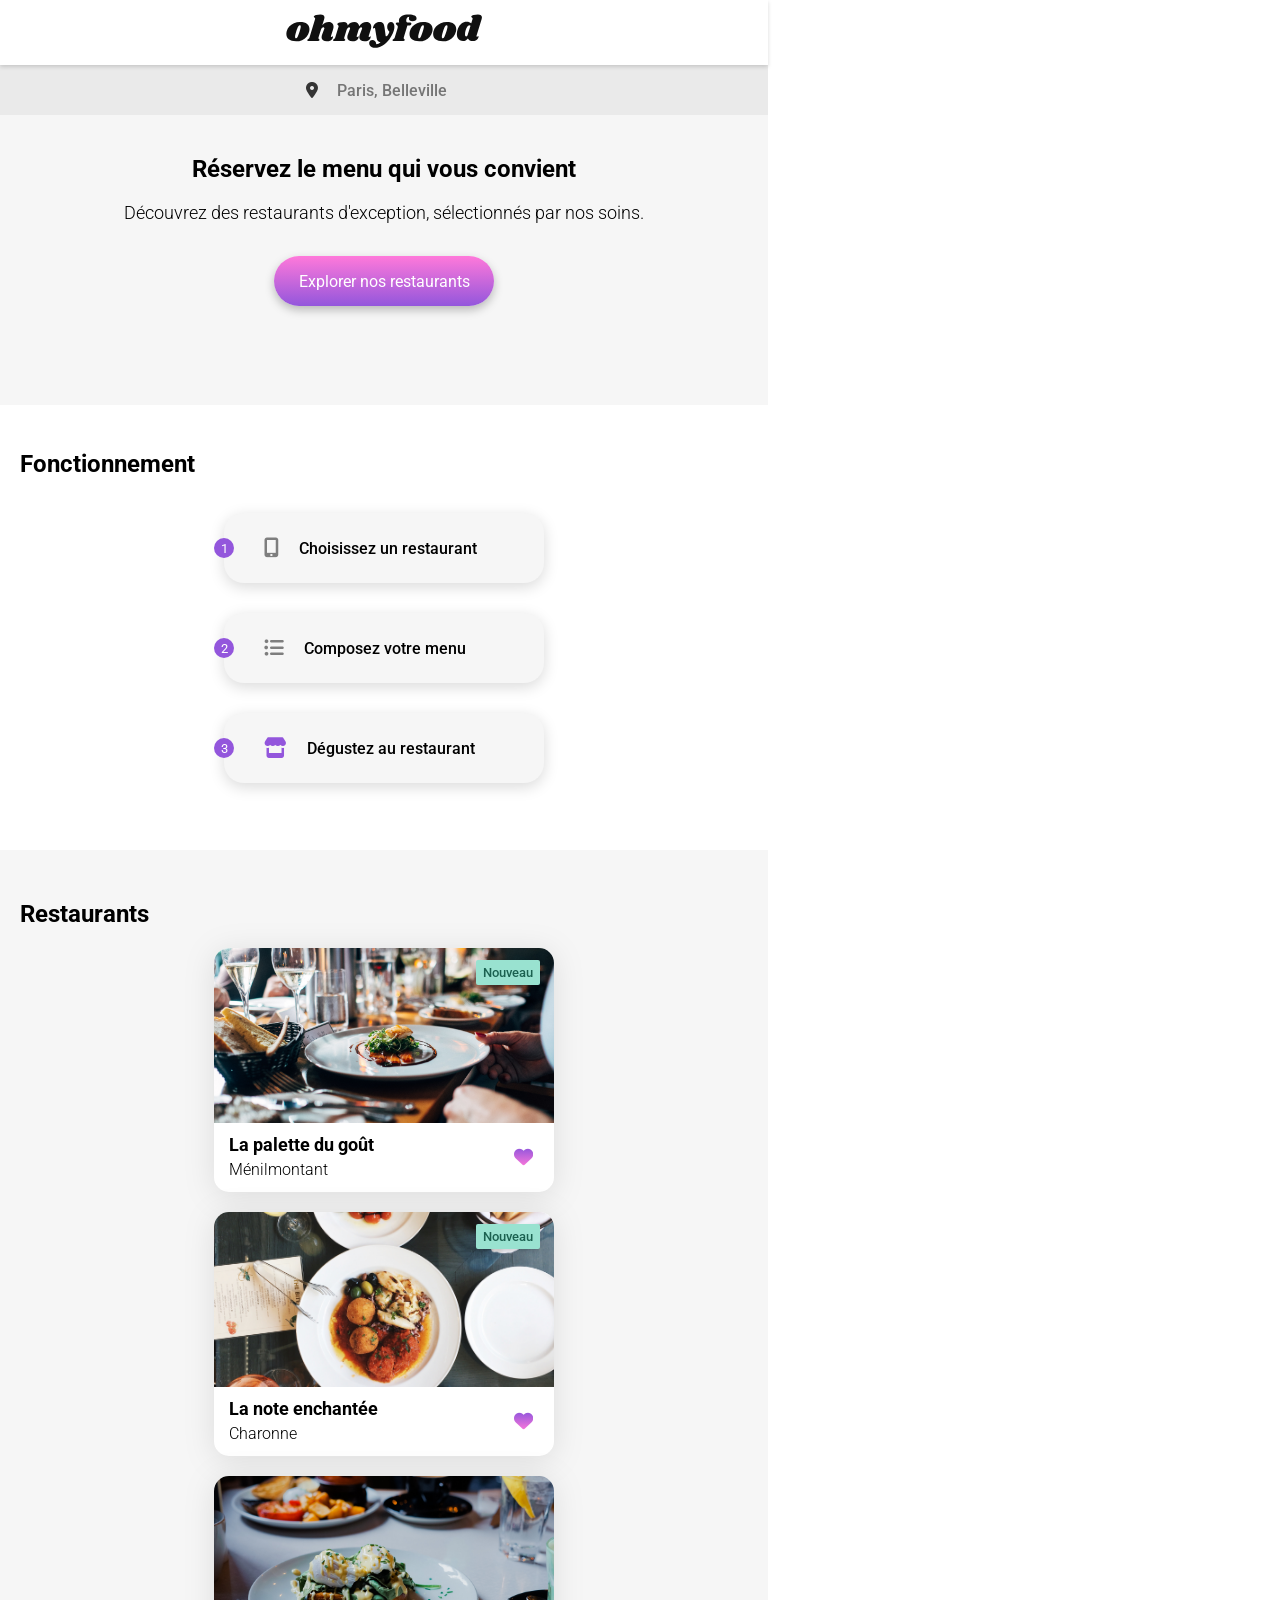
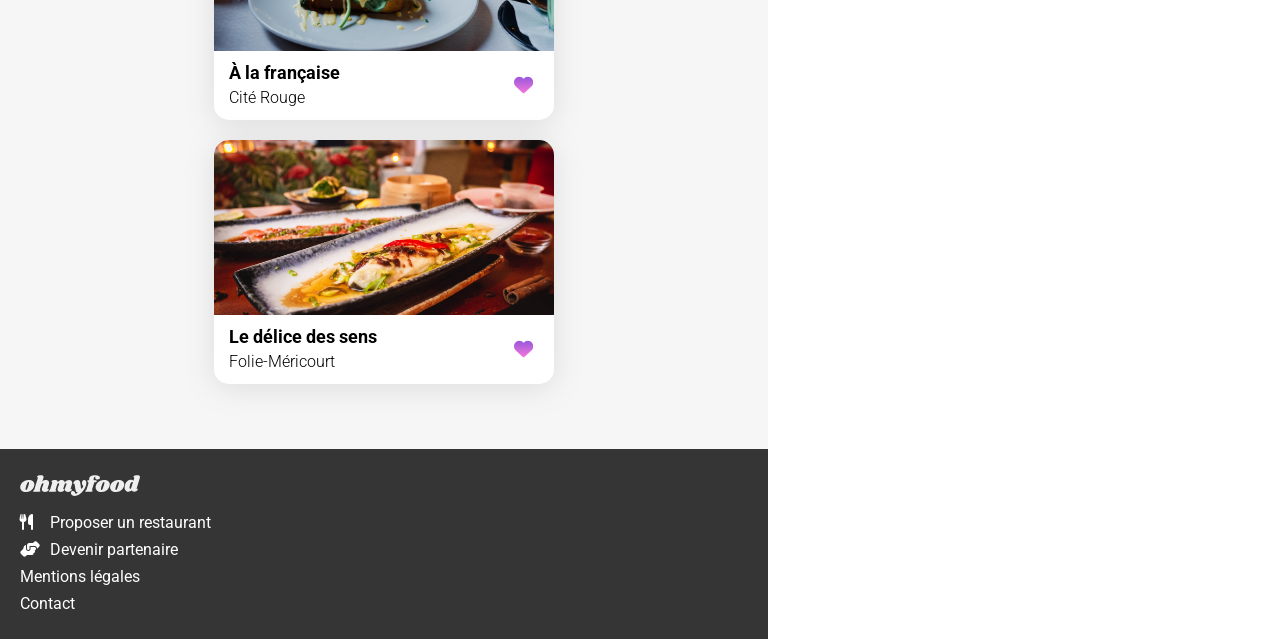
==== index.html @ 08c8e76c "restos pages done" ====
<!DOCTYPE html>
<html lang="fr">
<head>
    <meta charset="UTF-8">
    <meta name="viewport" content="width=device-width, initial-scale=1.0">
    <link rel="stylesheet" href="./assets/css/style.css">
    <link rel="preconnect" href="https://fonts.googleapis.com">
    <link rel="preconnect" href="https://fonts.gstatic.com" crossorigin>
    <link href="https://fonts.googleapis.com/css2?family=Roboto:wght@100;300;400;500;700;900&family=Shrikhand&display=swap" rel="stylesheet">
    <link rel="stylesheet" href="https://cdnjs.cloudflare.com/ajax/libs/font-awesome/6.2.1/css/all.min.css"
    integrity="sha512-MV7K8+y+gLIBoVD59lQIYicR65iaqukzvf/nwasF0nqhPay5w/9lJmVM2hMDcnK1OnMGCdVK+iQrJ7lzPJQd1w=="
    crossorigin="anonymous" referrerpolicy="no-referrer">

    <title>Ohmyfood</title>
</head>

<body>

    <header>
        <nav>
            <a href="index.html" class="logo"><img src="./assets/images/logo/ohmyfood@2x.svg" alt="logo ohmyfood"></img></a>
        </nav>
        
        <section class="search-bar">
            <form method="get" action="#" role="search" class="search-bar-content">
                    <i class="fa-solid fa-location-dot"></i>
                    <input type="search" id="text-area" class="search-text" name="q" aria-label="rechercher un restaurant par location" placeholder="Paris, Belleville">
            </form>
        </section>
    </header>




    <main>
        <section class="section-hero">
            <h1>Réservez le menu qui vous convient</h1>
            <p>Découvrez des restaurants d'exception, sélectionnés par nos soins.</p>
            <a href="#restaurants" class="explo-button">Explorer nos restaurants</a>
        </section>


        <section class="section-fonct">
            <h2 class="section-title">Fonctionnement</h2>

            <div class="fonct-cards-list">
                <article class="fonct-card">
                    <span class="badge-number">1</span>
                    <i class="fa-solid fa-mobile-screen-button"></i>
                    <h3>Choisissez un restaurant</h3>
                </article>

                <article class="fonct-card">
                    <span class="badge-number">2</span>
                    <i class="fa-solid fa-list-ul"></i>
                    <h3>Composez votre menu</h3>
                </article>

                <article class="fonct-card">
                    <span class="badge-number">3</span>
                    <i class="fa-solid fa-store"></i>
                    <h3>Dégustez au restaurant</h3>
                </article>
            </div>
        </section>


        <section class="section-home-restos">
            <h2 class="section-title" id="restaurants">Restaurants</h2>
    
            <div class="restos-cards-list">

                <a href="./restaurants/la_palette_du_gout.html"><article class="restos-card">
                    <img class="restos-img" src="./assets/images/restaurants/la-palette-du-gout.jpg" alt="photo d'un plat du restaurant La palette du goût">
                    <span class="badge-new">Nouveau</span>
                        <h3 class="restos-name">La palette du goût</h3>
                        <h4 class="restos-location">Ménilmontant</h4>
                        <i class="fa-sharp fa-regular fa-heart empty-heart"></i>
                        <i class="fa-sharp fa-solid fa-heart full-heart"></i>
                </article></a>

                <a href="./restaurants/la_note_enchantee.html"><article class="restos-card">
                    <img class="restos-img" src="./assets/images/restaurants/la-note-enchantee.jpg" alt="photo d'un plat du restaurant La note enchantée">
                    <span class="badge-new">Nouveau</span>
                        <h3 class="restos-name">La note enchantée</h3>
                        <h4 class="restos-location">Charonne</h4>
                        <i class="fa-sharp fa-regular fa-heart empty-heart"></i>
                        <i class="fa-sharp fa-solid fa-heart full-heart"></i>
                </article></a>

                <a href="./restaurants/a_la_francaise.html"><article class="restos-card">
                    <img class="restos-img" src="./assets/images/restaurants/a-la-francaise.jpg" alt="photo d'un plat du restaurant À la française">
                        <h3 class="restos-name">À la française</h3>
                        <h4 class="restos-location">Cité Rouge</h4>
                        <i class="fa-sharp fa-regular fa-heart empty-heart"></i>
                        <i class="fa-sharp fa-solid fa-heart full-heart"></i>
                </article></a>

                <a href="./restaurants/le_delice_des_sens.html"><article class="restos-card">
                    <img class="restos-img" src="./assets/images/restaurants/le-delice-des-sens.jpg" alt="photo d'un plat du restaurant Le délice des sens">
                        <h3 class="restos-name">Le délice des sens</h3>
                        <h4 class="restos-location">Folie-Méricourt</h4>
                        <i class="fa-sharp fa-regular fa-heart empty-heart"></i>
                        <i class="fa-sharp fa-solid fa-heart full-heart"></i>
                </article></a>

            </div>

        </section>
    </main>



    <footer>
        <a href="index.html"><img class="logo" src="./assets/images/logo/ohmyfood@2x.svg" alt="logo ohmyfood"></img></a>
        <ul class="footer-list">
            <li><a class="footer-link" href="#"><i class="fa-solid fa-utensils"></i>Proposer un restaurant</a></li>
            <li><a class="footer-link" href="#"><i class="fa-solid fa-handshake-angle"></i>Devenir partenaire</a></li>
            <li><a class="footer-link" href="#">Mentions légales</a></li>
            <li><address><a class="footer-link" href="mailto:ohmyfood@gmail.com">Contact</a></address></li>
        </ul>
    </footer>
    
</body> 
</html>
---- assets/css/style.css ----
* {
  padding: 0;
  margin: 0;
  box-sizing: border-box;
  max-width: 768px;
}

a {
  text-decoration: none;
}

* {
  font-family: "Shrikhand", cursive;
  font-family: "Roboto", sans-serif;
}

.section-title {
  font-size: 1.5em;
  font-weight: 700;
  padding-left: 20px;
}

nav {
  display: grid;
  justify-items: center;
  align-items: center;
  grid-template-columns: 1fr 8fr 1fr;
}
nav .logo {
  grid-column-start: 2;
}

.restos-card {
  display: grid;
  grid-template-columns: 9fr 1fr 1fr;
  grid-template-rows: 175px 1fr 2fr 2fr 1fr;
  align-items: center;
}
.restos-card .restos-img {
  grid-column: 1/4;
}
.restos-card .restos-name {
  grid-row-start: 3;
  margin-left: 15px;
}
.restos-card .restos-location {
  grid-row-start: 4;
  margin-left: 15px;
}
.restos-card .fa-heart {
  grid-column: 2/4;
  grid-row: 3/5;
  justify-self: center;
}

.menu-infos {
  width: 100%;
  display: grid;
  grid-template-columns: 9fr 1fr;
  grid-template-rows: 1fr 2fr 2fr 1fr;
  align-items: center;
  padding-left: 20px;
}
.menu-infos .plat-title {
  grid-column-start: 1;
  grid-row-start: 2;
}
.menu-infos .plat-sub {
  grid-column-start: 1;
  grid-row-start: 3;
}
.menu-infos .plat-price {
  grid-column-start: 2;
  grid-row-start: 3;
  color: #353535;
}

nav {
  position: relative;
  height: 65px;
  width: 100%;
  box-shadow: 0px 2px 4px rgba(0, 0, 0, 0.15);
}
nav .fa-arrow-left {
  font-size: 20px;
  color: #353535;
}

footer {
  height: 190px;
  background-color: #353535;
  display: flex;
  flex-direction: column;
  justify-content: center;
  padding-left: 20px;
}
footer a {
  color: white;
}
footer .logo {
  height: 55%;
  filter: invert(1);
}

.footer-list {
  height: 100px;
  list-style: none;
  display: flex;
  flex-direction: column;
  justify-content: space-between;
}
.footer-list i {
  display: inline-block;
  width: 30px;
}
.footer-list address {
  font-style: normal;
}

.explo-button {
  display: inline-block;
  width: 220px;
  height: 50px;
  font-size: 1em;
  background: linear-gradient(#FF79DA, #9356DC);
  box-shadow: 0px 4px 10px rgba(0, 0, 0, 0.25);
  border-radius: 25px;
  border-style: none;
  color: white;
  display: flex;
  justify-content: center;
  align-items: center;
  position: relative;
  z-index: 1;
}
.explo-button:hover::after {
  opacity: 1;
}
.explo-button::after {
  content: "";
  position: absolute;
  top: 0;
  right: 0;
  bottom: 0;
  left: 0;
  opacity: 0;
  z-index: -1;
  background: linear-gradient(#ff88de, #9b63df);
  box-shadow: 0px 4px 10px rgba(0, 0, 0, 0.45);
  border-radius: 25px;
  transition: all 250ms;
}

.full-heart {
  background: linear-gradient(#9356DC, #FF79DA);
  background-clip: text;
  -webkit-background-clip: text;
  -webkit-text-fill-color: transparent;
  -moz-background-clip: text;
  -moz-text-fill-color: transparent;
  -webkit-text-stroke-width: 0px;
}

.empty-heart {
  display: none !important;
}

.search-bar {
  height: 50px;
  background-color: #EAEAEA;
  display: flex;
  justify-content: center;
  align-items: center;
}

.search-bar-content {
  height: 19px;
}

.fa-location-dot {
  font-size: 1em;
  color: #353535;
}

.search-text {
  width: 140px;
  border-style: none;
  background: none;
  font-weight: 500;
  font-size: 1em;
  color: #353535;
  padding-left: 15px;
}

.fonct-card {
  width: 320px;
  height: 70px;
  background-color: #F6F6F6;
  box-shadow: 0px 4px 15px rgba(0, 0, 0, 0.15);
  border-radius: 20px;
  display: flex;
  align-items: center;
  justify-content: flex-start;
}
.fonct-card h3 {
  font-size: 1em;
  font-weight: 500;
}
.fonct-card i {
  font-size: 20px;
  padding: 0 20px;
  color: #7E7E7E;
}
.fonct-card .fa-store {
  color: #9356DC;
}

.restos-card {
  width: 340px;
  background-color: white;
  color: black;
  border-radius: 15px;
  filter: drop-shadow(0px 4px 15px rgba(0, 0, 0, 0.1));
}
.restos-card .restos-img {
  -o-object-fit: cover;
     object-fit: cover;
  width: 100%;
  height: 175px;
  border-radius: 15px 15px 0 0;
}
.restos-card .restos-name {
  font-size: 1.1em;
  font-weight: 700;
  padding-bottom: 3px;
}
.restos-card .restos-location {
  font-size: 1em;
  font-weight: 300;
}
.restos-card .fa-heart {
  font-size: 1.2em;
}

.menu-content {
  margin: 13px 0px;
  border-radius: 15px;
  box-shadow: 0px 4.01149px 15.0431px rgba(0, 0, 0, 0.1);
  height: 70px;
  background-color: white;
}

.badge-number {
  height: 20px;
  width: 20px;
  border-radius: 50%;
  background-color: #9356DC;
  color: white;
  font-size: 0.8em;
  display: flex;
  justify-content: center;
  align-items: center;
  position: relative;
  right: 10px;
}

.badge-new {
  padding: 5px 7px;
  border-radius: 2px;
  box-shadow: 0px 2px 4px rgba(0, 0, 0, 0.15);
  background-color: #99E2D0;
  color: #1b6150;
  font-size: 0.8em;
  font-weight: 500;
  position: absolute;
  left: 77%;
  top: 5%;
}

.section-hero {
  height: 290px;
  background-color: #F6F6F6;
  text-align: center;
  margin-bottom: 45px;
  padding: 0 3px;
  display: flex;
  flex-direction: column;
  align-items: center;
}
.section-hero h1 {
  font-size: 1.5em;
  font-weight: 700;
  padding-top: 40px;
  padding-bottom: 20px;
}
.section-hero p {
  font-size: 1.1em;
  font-weight: 300;
  padding-bottom: 33px;
}

.section-fonct {
  height: 400px;
}
.section-fonct h2 {
  padding-bottom: 35px;
}

.fonct-cards-list {
  height: 270px;
  display: flex;
  flex-direction: column;
  align-items: center;
  justify-content: space-between;
}

.section-home-restos {
  background-color: #F6F6F6;
  padding-top: 50px;
  padding-bottom: 65px;
}
.section-home-restos .section-title {
  padding-bottom: 20px;
}

.restos-cards-list {
  display: flex;
  flex-flow: column wrap;
  align-items: center;
  gap: 20px;
}

.menu-img {
  width: 100%;
  height: 275px;
  -o-object-fit: cover;
     object-fit: cover;
}

.full-menu {
  background-color: #F6F6F6;
  padding: 0px 15px;
  display: flex;
  flex-flow: column nowrap;
  align-items: center;
  border-radius: 40px;
  position: relative;
  margin-top: -40px;
}

.menu-resto {
  display: flex;
  flex-flow: row nowrap;
  align-items: baseline;
}
.menu-resto h1 {
  font-family: Shrikhand;
  font-size: 1.7em;
  font-weight: 400;
  margin: 30px 0px;
  padding-right: 40px;
}
.menu-resto i {
  font-size: 23px;
}

.menu-section-title {
  text-transform: uppercase;
  font-size: 1em;
  font-weight: 300;
}
.menu-section-title::after {
  content: "";
  margin-top: 5px;
  display: block;
  height: 3px;
  width: 40px;
  background-color: #99E2D0;
}

.menu-content {
  display: flex;
  flex-direction: row;
}

.plat-title {
  font-size: 1.1em;
  font-weight: 500;
}

.plat-sub {
  font-size: 0.9em;
  font-weight: 300;
}

.plat-price {
  font-size: 0.9em;
  font-weight: 700;
}

.menu-section {
  width: 100%;
  margin-bottom: 35px;
}

.menu-button {
  margin-bottom: 50px;
}

.menu-content i {
  display: flex;
  align-items: center;
  justify-content: center;
  overflow: hidden;
  color: white;
  width: 0px;
  height: 100%;
  font-size: 0;
  border-radius: 0 15px 15px 0;
  background-color: #99E2D0;
  transition: all 600ms 150ms ease-in-out;
}

.menu-content:hover i {
  height: 100%;
  width: 60px;
  font-size: 20px;
}

.menu-section {
  animation-duration: 1.5s;
  animation-delay: 0.5s;
  animation-fill-mode: backwards;
  animation-name: fadein;
}

@keyframes fadein {
  0% {
    opacity: 0;
    transform: scale(0.8, 0.8);
  }
  100% {
    opacity: 1;
    transform: scale(1, 1);
  }
}
.entree {
  animation-delay: 0.6s;
}

.plats {
  animation-delay: 1s;
}

.desserts {
  animation-delay: 1.5s;
}/*# sourceMappingURL=style.css.map */
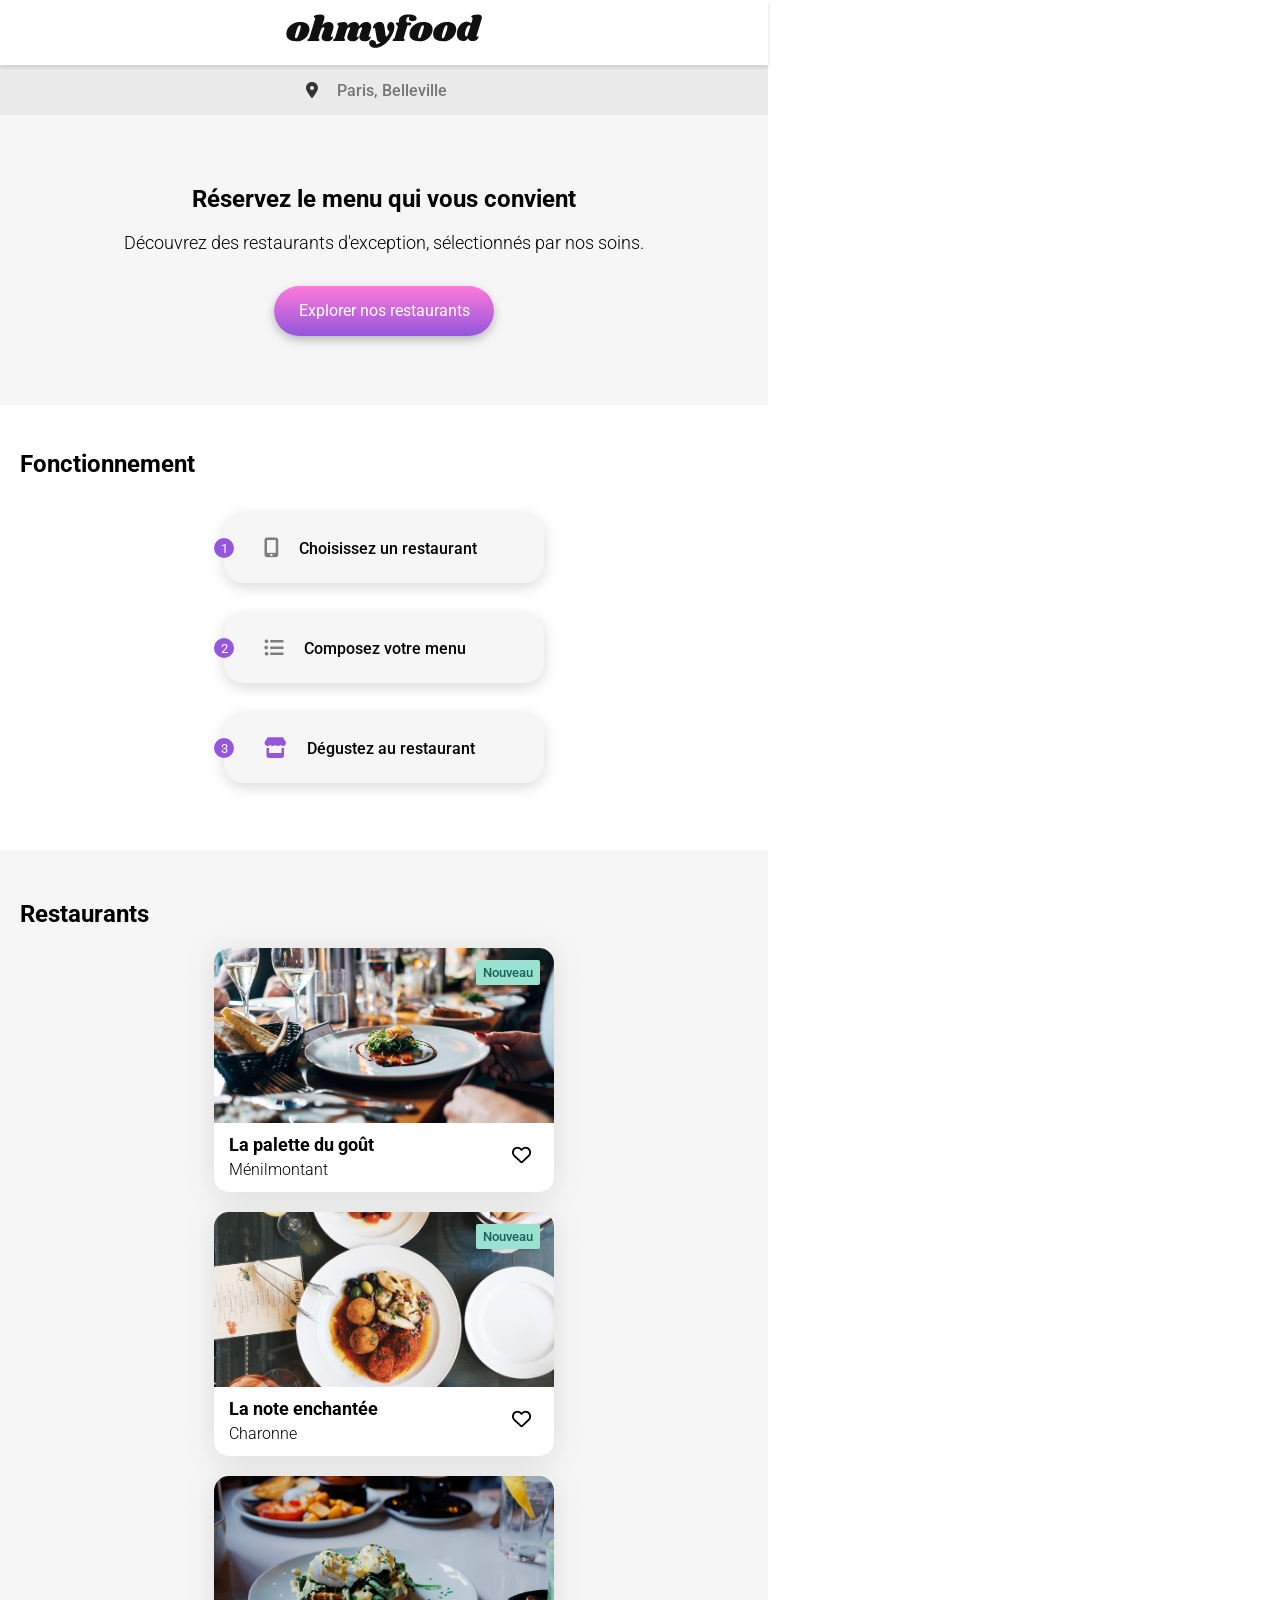
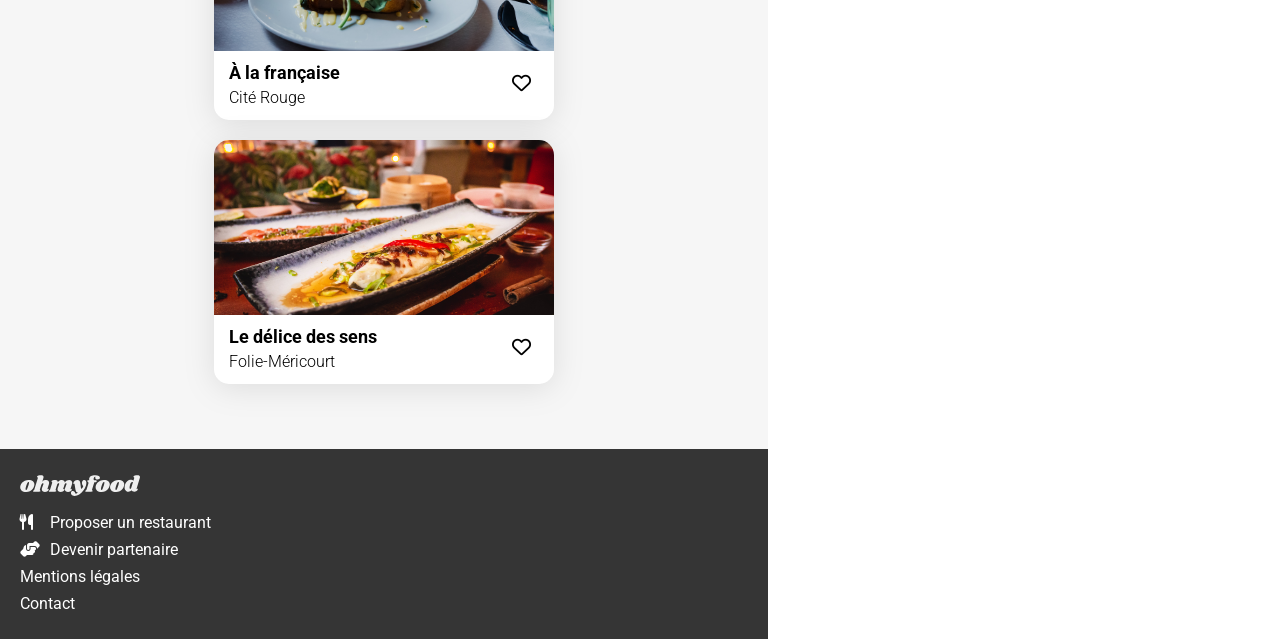
==== commit c5edd37f: "anim hearts def" ====
--- a/index.html
+++ b/index.html
@@ -75,33 +75,41 @@
                     <span class="badge-new">Nouveau</span>
                         <h3 class="restos-name">La palette du goût</h3>
                         <h4 class="restos-location">Ménilmontant</h4>
-                        <i class="fa-sharp fa-regular fa-heart empty-heart"></i>
-                        <i class="fa-sharp fa-solid fa-heart full-heart"></i>
-                </article></a>
+                        <div class="hearts">
+                            <i class="fa-sharp fa-regular fa-heart empty-heart"></i>
+                            <i class="fa-sharp fa-solid fa-heart full-heart"></i>
+                        </div>
+                    </article></a>
 
                 <a href="./restaurants/la_note_enchantee.html"><article class="restos-card">
                     <img class="restos-img" src="./assets/images/restaurants/la-note-enchantee.jpg" alt="photo d'un plat du restaurant La note enchantée">
                     <span class="badge-new">Nouveau</span>
                         <h3 class="restos-name">La note enchantée</h3>
                         <h4 class="restos-location">Charonne</h4>
-                        <i class="fa-sharp fa-regular fa-heart empty-heart"></i>
-                        <i class="fa-sharp fa-solid fa-heart full-heart"></i>
-                </article></a>
+                        <div class="hearts">
+                            <i class="fa-sharp fa-regular fa-heart empty-heart"></i>
+                            <i class="fa-sharp fa-solid fa-heart full-heart"></i>
+                        </div>
+                    </article></a>
 
                 <a href="./restaurants/a_la_francaise.html"><article class="restos-card">
                     <img class="restos-img" src="./assets/images/restaurants/a-la-francaise.jpg" alt="photo d'un plat du restaurant À la française">
                         <h3 class="restos-name">À la française</h3>
                         <h4 class="restos-location">Cité Rouge</h4>
-                        <i class="fa-sharp fa-regular fa-heart empty-heart"></i>
-                        <i class="fa-sharp fa-solid fa-heart full-heart"></i>
+                        <div class="hearts">
+                            <i class="fa-sharp fa-regular fa-heart empty-heart"></i>
+                            <i class="fa-sharp fa-solid fa-heart full-heart"></i>
+                        </div>
                 </article></a>
 
                 <a href="./restaurants/le_delice_des_sens.html"><article class="restos-card">
                     <img class="restos-img" src="./assets/images/restaurants/le-delice-des-sens.jpg" alt="photo d'un plat du restaurant Le délice des sens">
                         <h3 class="restos-name">Le délice des sens</h3>
                         <h4 class="restos-location">Folie-Méricourt</h4>
-                        <i class="fa-sharp fa-regular fa-heart empty-heart"></i>
-                        <i class="fa-sharp fa-solid fa-heart full-heart"></i>
+                        <div class="hearts">
+                            <i class="fa-sharp fa-regular fa-heart empty-heart"></i>
+                            <i class="fa-sharp fa-solid fa-heart full-heart"></i>
+                        </div>
                 </article></a>
 
             </div>
--- a/assets/css/style.css
+++ b/assets/css/style.css
@@ -20,6 +20,59 @@
   padding-left: 20px;
 }
 
+.hearts {
+  position: relative;
+  width: 23px;
+  height: 23px;
+}
+.hearts:hover .empty-heart {
+  opacity: 0;
+}
+.hearts:hover .full-heart {
+  height: 100%;
+}
+
+.empty-heart {
+  position: absolute;
+  opacity: 1;
+  transition: opacity 600ms ease-in-out;
+}
+
+.full-heart {
+  position: absolute;
+  height: 0;
+  transition: height 600ms ease-in-out;
+}
+
+.menu-section {
+  animation-duration: 1.5s;
+  animation-delay: 0.4s;
+  animation-fill-mode: backwards;
+  animation-name: slidein;
+}
+
+@keyframes slidein {
+  0% {
+    opacity: 0;
+    transform: scale(0.8, 0.8);
+  }
+  100% {
+    opacity: 1;
+    transform: scale(1, 1);
+  }
+}
+.entree {
+  animation-delay: 0.5s;
+}
+
+.plats {
+  animation-delay: 0.9s;
+}
+
+.desserts {
+  animation-delay: 1.4s;
+}
+
 nav {
   display: grid;
   justify-items: center;
@@ -48,6 +101,11 @@
   margin-left: 15px;
 }
 .restos-card .fa-heart {
+  grid-column: 2/4;
+  grid-row: 3/5;
+  justify-self: center;
+}
+.restos-card .hearts {
   grid-column: 2/4;
   grid-row: 3/5;
   justify-self: center;
@@ -73,6 +131,30 @@
   grid-column-start: 2;
   grid-row-start: 3;
   color: #353535;
+}
+
+.menu-resto {
+  display: grid;
+  grid-template-columns: 9fr 1fr;
+  grid-template-rows: 1fr;
+  align-items: center;
+  justify-items: center;
+}
+.menu-resto h1 {
+  grid-column-start: 1;
+  grid-row-start: 1;
+}
+.menu-resto .empty-heart {
+  grid-column-start: 2;
+  grid-row-start: 1;
+}
+.menu-resto .full-heart {
+  grid-column-start: 2;
+  grid-row-start: 1;
+}
+.menu-resto .test {
+  grid-column-start: 2;
+  grid-row-start: 1;
 }
 
 nav {
@@ -161,10 +243,6 @@
   -webkit-text-stroke-width: 0px;
 }
 
-.empty-heart {
-  display: none !important;
-}
-
 .search-bar {
   height: 50px;
   background-color: #EAEAEA;
@@ -282,15 +360,15 @@
   background-color: #F6F6F6;
   text-align: center;
   margin-bottom: 45px;
-  padding: 0 3px;
+  padding: 0 10px;
   display: flex;
   flex-direction: column;
   align-items: center;
+  justify-content: center;
 }
 .section-hero h1 {
   font-size: 1.5em;
   font-weight: 700;
-  padding-top: 40px;
   padding-bottom: 20px;
 }
 .section-hero p {
@@ -348,11 +426,6 @@
   margin-top: -40px;
 }
 
-.menu-resto {
-  display: flex;
-  flex-flow: row nowrap;
-  align-items: baseline;
-}
 .menu-resto h1 {
   font-family: Shrikhand;
   font-size: 1.7em;
@@ -411,9 +484,8 @@
   display: flex;
   align-items: center;
   justify-content: center;
-  overflow: hidden;
   color: white;
-  width: 0px;
+  width: 0;
   height: 100%;
   font-size: 0;
   border-radius: 0 15px 15px 0;
@@ -425,33 +497,4 @@
   height: 100%;
   width: 60px;
   font-size: 20px;
-}
-
-.menu-section {
-  animation-duration: 1.5s;
-  animation-delay: 0.5s;
-  animation-fill-mode: backwards;
-  animation-name: fadein;
-}
-
-@keyframes fadein {
-  0% {
-    opacity: 0;
-    transform: scale(0.8, 0.8);
-  }
-  100% {
-    opacity: 1;
-    transform: scale(1, 1);
-  }
-}
-.entree {
-  animation-delay: 0.6s;
-}
-
-.plats {
-  animation-delay: 1s;
-}
-
-.desserts {
-  animation-delay: 1.5s;
 }/*# sourceMappingURL=style.css.map */
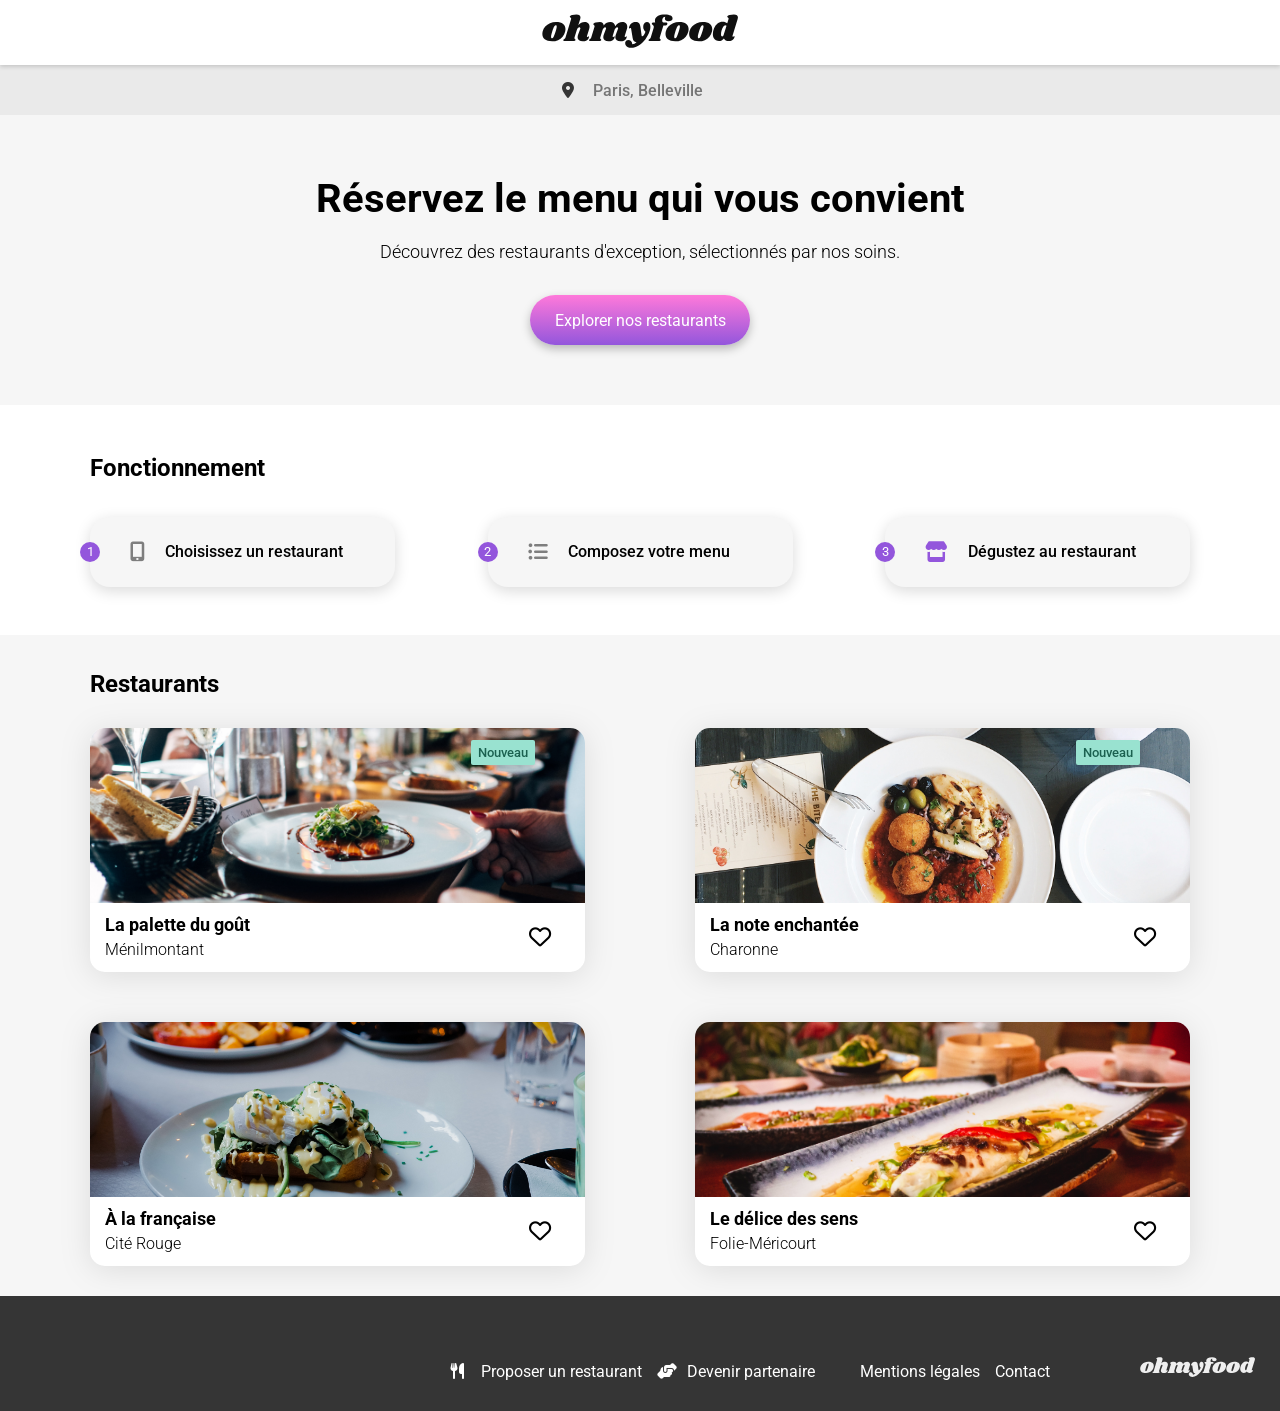
==== commit 2d1e7cd0: "responsive desktop done" ====
--- a/index.html
+++ b/index.html
@@ -124,7 +124,7 @@
         <ul class="footer-list">
             <li><a class="footer-link" href="#"><i class="fa-solid fa-utensils"></i>Proposer un restaurant</a></li>
             <li><a class="footer-link" href="#"><i class="fa-solid fa-handshake-angle"></i>Devenir partenaire</a></li>
-            <li><a class="footer-link" href="#">Mentions légales</a></li>
+            <li><a class="footer-link footer-space" href="#">Mentions légales</a></li>
             <li><address><a class="footer-link" href="mailto:ohmyfood@gmail.com">Contact</a></address></li>
         </ul>
     </footer>
--- a/assets/css/style.css
+++ b/assets/css/style.css
@@ -1,8 +1,97 @@
+nav {
+  display: grid;
+  justify-items: center;
+  align-items: center;
+  grid-template-columns: 1fr 8fr 1fr;
+}
+nav .logo {
+  grid-column-start: 2;
+}
+
+.restos-card {
+  display: grid;
+  grid-template-columns: 9fr 1fr 1fr;
+  grid-template-rows: 175px 1fr 2fr 2fr 1fr;
+  align-items: center;
+}
+.restos-card .restos-img {
+  grid-column: 1/4;
+}
+.restos-card .restos-name {
+  grid-row-start: 3;
+  margin-left: 15px;
+}
+.restos-card .restos-location {
+  grid-row-start: 4;
+  margin-left: 15px;
+}
+.restos-card .fa-heart {
+  grid-column: 2/4;
+  grid-row: 3/5;
+  justify-self: center;
+}
+.restos-card .hearts {
+  grid-column: 2/4;
+  grid-row: 3/5;
+  justify-self: center;
+}
+
+.menu-resto {
+  display: grid;
+  grid-template-columns: 9fr 1fr;
+  grid-template-rows: 1fr;
+  align-items: center;
+  justify-items: center;
+}
+.menu-resto h1 {
+  grid-column-start: 1;
+  grid-row-start: 1;
+}
+.menu-resto .empty-heart {
+  grid-column-start: 2;
+  grid-row-start: 1;
+}
+.menu-resto .full-heart {
+  grid-column-start: 2;
+  grid-row-start: 1;
+}
+.menu-resto .hearts {
+  grid-column-start: 2;
+  grid-row-start: 1;
+}
+
+.menu-infos {
+  width: 100%;
+  display: grid;
+  grid-template-columns: 9fr 1fr;
+  grid-template-rows: 1fr 2fr 2fr 1fr;
+  align-items: center;
+  padding-left: 20px;
+}
+.menu-infos .plat-title {
+  grid-column-start: 1;
+  grid-row-start: 2;
+}
+.menu-infos .plat-sub {
+  grid-column-start: 1;
+  grid-row-start: 3;
+}
+.menu-infos .plat-price {
+  grid-column-start: 2;
+  grid-row-start: 3;
+  color: #353535;
+}
+
+.plat-title, .plat-sub {
+  overflow: hidden;
+  text-overflow: ellipsis;
+  white-space: nowrap;
+}
+
 * {
   padding: 0;
   margin: 0;
   box-sizing: border-box;
-  max-width: 768px;
 }
 
 a {
@@ -17,13 +106,12 @@
 .section-title {
   font-size: 1.5em;
   font-weight: 700;
-  padding-left: 20px;
 }
 
 .hearts {
   position: relative;
-  width: 23px;
-  height: 23px;
+  width: 1.4em;
+  height: 1.4em;
 }
 .hearts:hover .empty-heart {
   opacity: 0;
@@ -74,90 +162,6 @@
 }
 
 nav {
-  display: grid;
-  justify-items: center;
-  align-items: center;
-  grid-template-columns: 1fr 8fr 1fr;
-}
-nav .logo {
-  grid-column-start: 2;
-}
-
-.restos-card {
-  display: grid;
-  grid-template-columns: 9fr 1fr 1fr;
-  grid-template-rows: 175px 1fr 2fr 2fr 1fr;
-  align-items: center;
-}
-.restos-card .restos-img {
-  grid-column: 1/4;
-}
-.restos-card .restos-name {
-  grid-row-start: 3;
-  margin-left: 15px;
-}
-.restos-card .restos-location {
-  grid-row-start: 4;
-  margin-left: 15px;
-}
-.restos-card .fa-heart {
-  grid-column: 2/4;
-  grid-row: 3/5;
-  justify-self: center;
-}
-.restos-card .hearts {
-  grid-column: 2/4;
-  grid-row: 3/5;
-  justify-self: center;
-}
-
-.menu-infos {
-  width: 100%;
-  display: grid;
-  grid-template-columns: 9fr 1fr;
-  grid-template-rows: 1fr 2fr 2fr 1fr;
-  align-items: center;
-  padding-left: 20px;
-}
-.menu-infos .plat-title {
-  grid-column-start: 1;
-  grid-row-start: 2;
-}
-.menu-infos .plat-sub {
-  grid-column-start: 1;
-  grid-row-start: 3;
-}
-.menu-infos .plat-price {
-  grid-column-start: 2;
-  grid-row-start: 3;
-  color: #353535;
-}
-
-.menu-resto {
-  display: grid;
-  grid-template-columns: 9fr 1fr;
-  grid-template-rows: 1fr;
-  align-items: center;
-  justify-items: center;
-}
-.menu-resto h1 {
-  grid-column-start: 1;
-  grid-row-start: 1;
-}
-.menu-resto .empty-heart {
-  grid-column-start: 2;
-  grid-row-start: 1;
-}
-.menu-resto .full-heart {
-  grid-column-start: 2;
-  grid-row-start: 1;
-}
-.menu-resto .test {
-  grid-column-start: 2;
-  grid-row-start: 1;
-}
-
-nav {
   position: relative;
   height: 65px;
   width: 100%;
@@ -176,6 +180,16 @@
   justify-content: center;
   padding-left: 20px;
 }
+@media (min-width: 1024px) {
+  footer {
+    height: 115px;
+    padding-bottom: 30px;
+    flex-direction: row-reverse;
+    align-items: flex-end;
+    justify-content: initial;
+    gap: 90px;
+  }
+}
 footer a {
   color: white;
 }
@@ -183,13 +197,25 @@
   height: 55%;
   filter: invert(1);
 }
+@media (min-width: 1024px) {
+  footer .logo {
+    height: 20px;
+    padding-right: 25px;
+  }
+}
 
 .footer-list {
-  height: 100px;
+  gap: 6px;
   list-style: none;
   display: flex;
   flex-direction: column;
   justify-content: space-between;
+}
+@media (min-width: 1024px) {
+  .footer-list {
+    flex-direction: row;
+    gap: 15px;
+  }
 }
 .footer-list i {
   display: inline-block;
@@ -197,6 +223,11 @@
 }
 .footer-list address {
   font-style: normal;
+}
+@media (min-width: 1024px) {
+  .footer-list .footer-space {
+    padding-left: 30px;
+  }
 }
 
 .explo-button {
@@ -280,6 +311,11 @@
   align-items: center;
   justify-content: flex-start;
 }
+@media (min-width: 1024px) {
+  .fonct-card {
+    width: 305px;
+  }
+}
 .fonct-card h3 {
   font-size: 1em;
   font-weight: 500;
@@ -294,11 +330,14 @@
 }
 
 .restos-card {
-  width: 340px;
   background-color: white;
   color: black;
   border-radius: 15px;
   filter: drop-shadow(0px 4px 15px rgba(0, 0, 0, 0.1));
+  transition: all 300ms ease-in-out;
+}
+.restos-card:hover {
+  filter: drop-shadow(0px 4px 15px rgba(0, 0, 0, 0.25));
 }
 .restos-card .restos-img {
   -o-object-fit: cover;
@@ -317,7 +356,7 @@
   font-weight: 300;
 }
 .restos-card .fa-heart {
-  font-size: 1.2em;
+  font-size: 1.4em;
 }
 
 .menu-content {
@@ -359,7 +398,6 @@
   height: 290px;
   background-color: #F6F6F6;
   text-align: center;
-  margin-bottom: 45px;
   padding: 0 10px;
   display: flex;
   flex-direction: column;
@@ -371,6 +409,11 @@
   font-weight: 700;
   padding-bottom: 20px;
 }
+@media (min-width: 1024px) {
+  .section-hero h1 {
+    font-size: 2.5em;
+  }
+}
 .section-hero p {
   font-size: 1.1em;
   font-weight: 300;
@@ -379,33 +422,71 @@
 
 .section-fonct {
   height: 400px;
+  display: grid;
+  align-content: center;
+  justify-content: center;
+}
+@media (min-width: 1024px) {
+  .section-fonct {
+    height: 230px;
+    padding: 50px 90px 50px 90px;
+    justify-content: initial;
+  }
 }
 .section-fonct h2 {
   padding-bottom: 35px;
 }
 
 .fonct-cards-list {
-  height: 270px;
   display: flex;
   flex-direction: column;
   align-items: center;
   justify-content: space-between;
+  gap: 30px;
+}
+@media (min-width: 1024px) {
+  .fonct-cards-list {
+    flex-direction: row;
+  }
 }
 
 .section-home-restos {
   background-color: #F6F6F6;
-  padding-top: 50px;
-  padding-bottom: 65px;
+  padding: 50px 20px 65px 20px;
+}
+@media (min-width: 1024px) {
+  .section-home-restos {
+    padding: 35px 90px 30px 90px;
+  }
 }
 .section-home-restos .section-title {
   padding-bottom: 20px;
 }
+@media (min-width: 1024px) {
+  .section-home-restos .section-title {
+    padding-bottom: 30px;
+  }
+}
 
 .restos-cards-list {
   display: flex;
-  flex-flow: column wrap;
-  align-items: center;
+  flex-wrap: wrap;
+  justify-content: center;
   gap: 20px;
+}
+@media (min-width: 1024px) {
+  .restos-cards-list {
+    row-gap: 50px;
+    justify-content: space-between;
+  }
+}
+.restos-cards-list a {
+  width: 100%;
+}
+@media (min-width: 1024px) {
+  .restos-cards-list a {
+    width: 45%;
+  }
 }
 
 .menu-img {
@@ -434,7 +515,7 @@
   padding-right: 40px;
 }
 .menu-resto i {
-  font-size: 23px;
+  font-size: 1.4em;
 }
 
 .menu-section-title {
@@ -469,6 +550,7 @@
 .plat-price {
   font-size: 0.9em;
   font-weight: 700;
+  padding-left: 7px;
 }
 
 .menu-section {
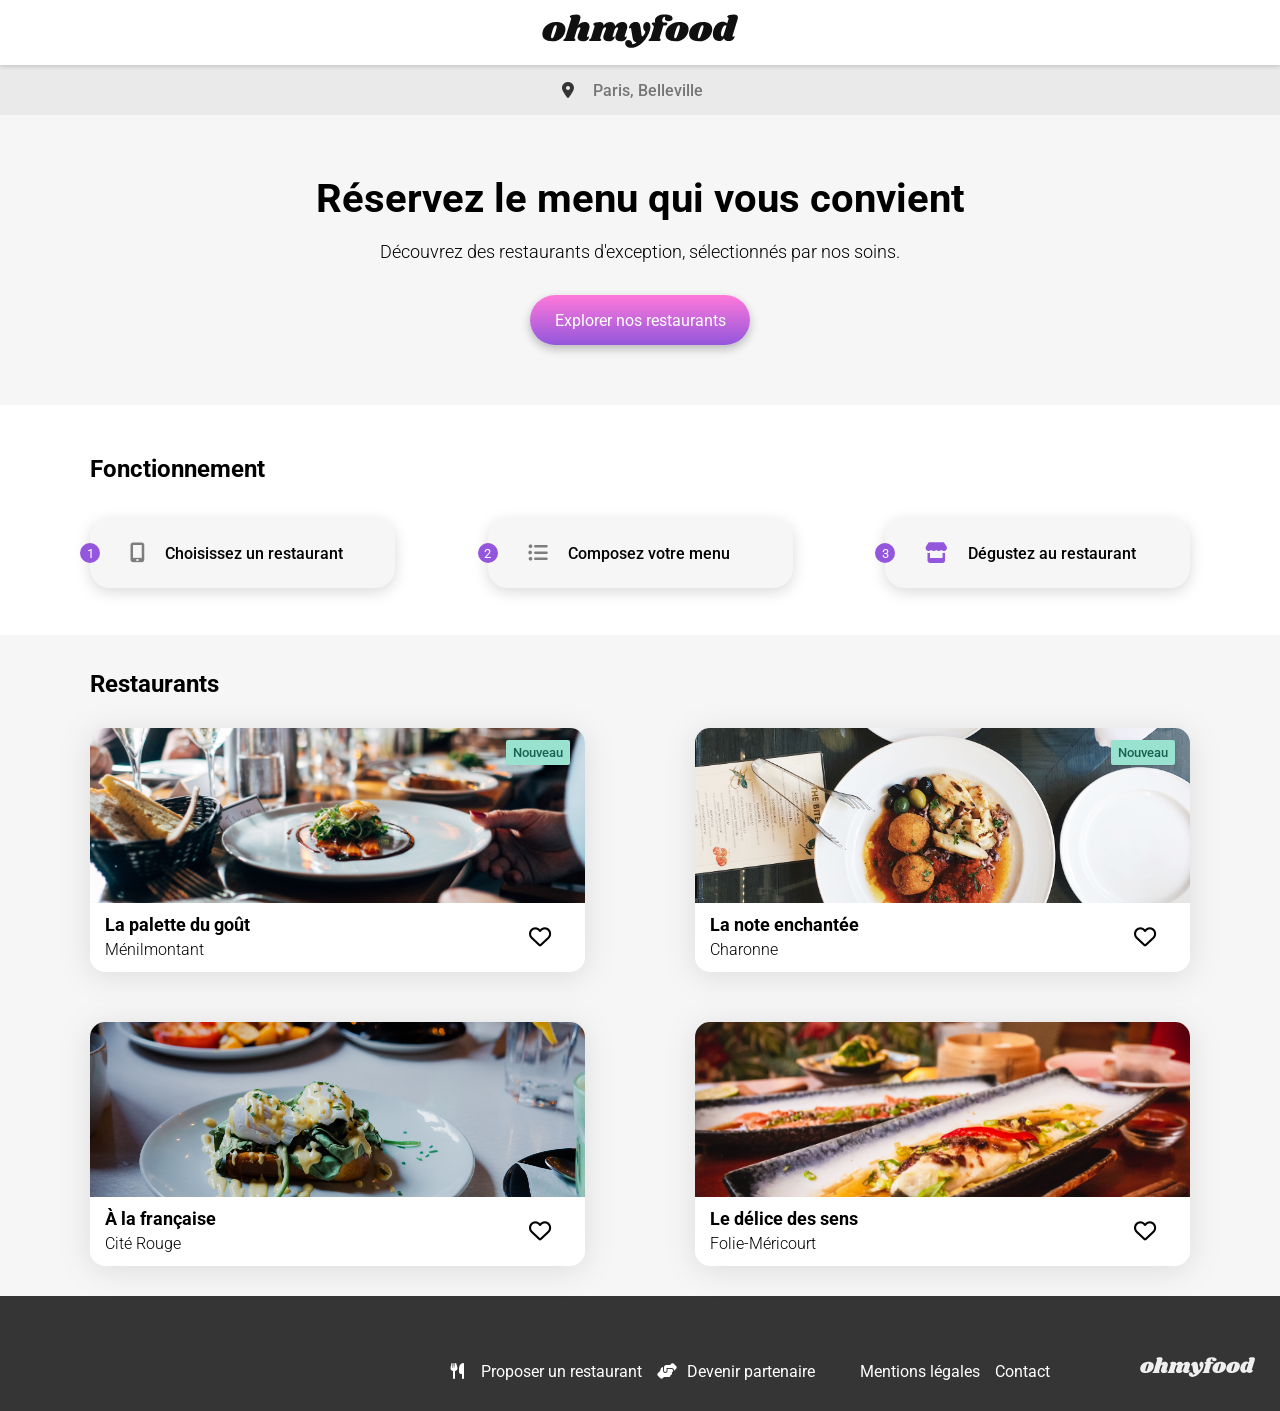
==== commit ea0965c8: "added favicon + modif anims" ====
--- a/index.html
+++ b/index.html
@@ -12,6 +12,8 @@
     crossorigin="anonymous" referrerpolicy="no-referrer">
 
     <title>Ohmyfood</title>
+    <link rel="icon"  type="image/icon" href="./assets/images/logo/favicon.png">
+
 </head>
 
 <body>
--- a/assets/css/style.css
+++ b/assets/css/style.css
@@ -92,6 +92,7 @@
   padding: 0;
   margin: 0;
   box-sizing: border-box;
+  max-width: 1440px;
 }
 
 a {
@@ -177,8 +178,15 @@
   background-color: #353535;
   display: flex;
   flex-direction: column;
-  justify-content: center;
+  justify-content: space-evenly;
   padding-left: 20px;
+}
+@media (min-width: 729px) {
+  footer {
+    flex-direction: row;
+    align-items: center;
+    justify-content: space-around;
+  }
 }
 @media (min-width: 1024px) {
   footer {
@@ -194,8 +202,13 @@
   color: white;
 }
 footer .logo {
-  height: 55%;
+  height: 20px;
   filter: invert(1);
+}
+@media (min-width: 729px) {
+  footer .logo {
+    height: 25px;
+  }
 }
 @media (min-width: 1024px) {
   footer .logo {
@@ -210,6 +223,11 @@
   display: flex;
   flex-direction: column;
   justify-content: space-between;
+}
+@media (min-width: 729px) {
+  .footer-list {
+    align-items: flex-end;
+  }
 }
 @media (min-width: 1024px) {
   .footer-list {
@@ -390,8 +408,8 @@
   font-size: 0.8em;
   font-weight: 500;
   position: absolute;
-  left: 77%;
-  top: 5%;
+  right: 15px;
+  top: 12px;
 }
 
 .section-hero {
@@ -421,16 +439,16 @@
 }
 
 .section-fonct {
-  height: 400px;
+  height: 410px;
   display: grid;
   align-content: center;
   justify-content: center;
 }
 @media (min-width: 1024px) {
   .section-fonct {
+    display: block;
     height: 230px;
     padding: 50px 90px 50px 90px;
-    justify-content: initial;
   }
 }
 .section-fonct h2 {
@@ -454,6 +472,11 @@
   background-color: #F6F6F6;
   padding: 50px 20px 65px 20px;
 }
+@media (min-width: 729px) {
+  .section-home-restos {
+    padding: 50px;
+  }
+}
 @media (min-width: 1024px) {
   .section-home-restos {
     padding: 35px 90px 30px 90px;
@@ -474,7 +497,7 @@
   justify-content: center;
   gap: 20px;
 }
-@media (min-width: 1024px) {
+@media (min-width: 729px) {
   .restos-cards-list {
     row-gap: 50px;
     justify-content: space-between;
@@ -483,7 +506,7 @@
 .restos-cards-list a {
   width: 100%;
 }
-@media (min-width: 1024px) {
+@media (min-width: 729px) {
   .restos-cards-list a {
     width: 45%;
   }
@@ -505,6 +528,18 @@
   border-radius: 40px;
   position: relative;
   margin-top: -40px;
+}
+@media (min-width: 729px) {
+  .full-menu {
+    width: 90%;
+    margin: -40px 5% 0 5%;
+  }
+}
+@media (min-width: 1024px) {
+  .full-menu {
+    width: 80%;
+    margin: -40px 10% 0 10%;
+  }
 }
 
 .menu-resto h1 {
@@ -550,7 +585,8 @@
 .plat-price {
   font-size: 0.9em;
   font-weight: 700;
-  padding-left: 7px;
+  padding-right: 10px;
+  justify-self: center;
 }
 
 .menu-section {
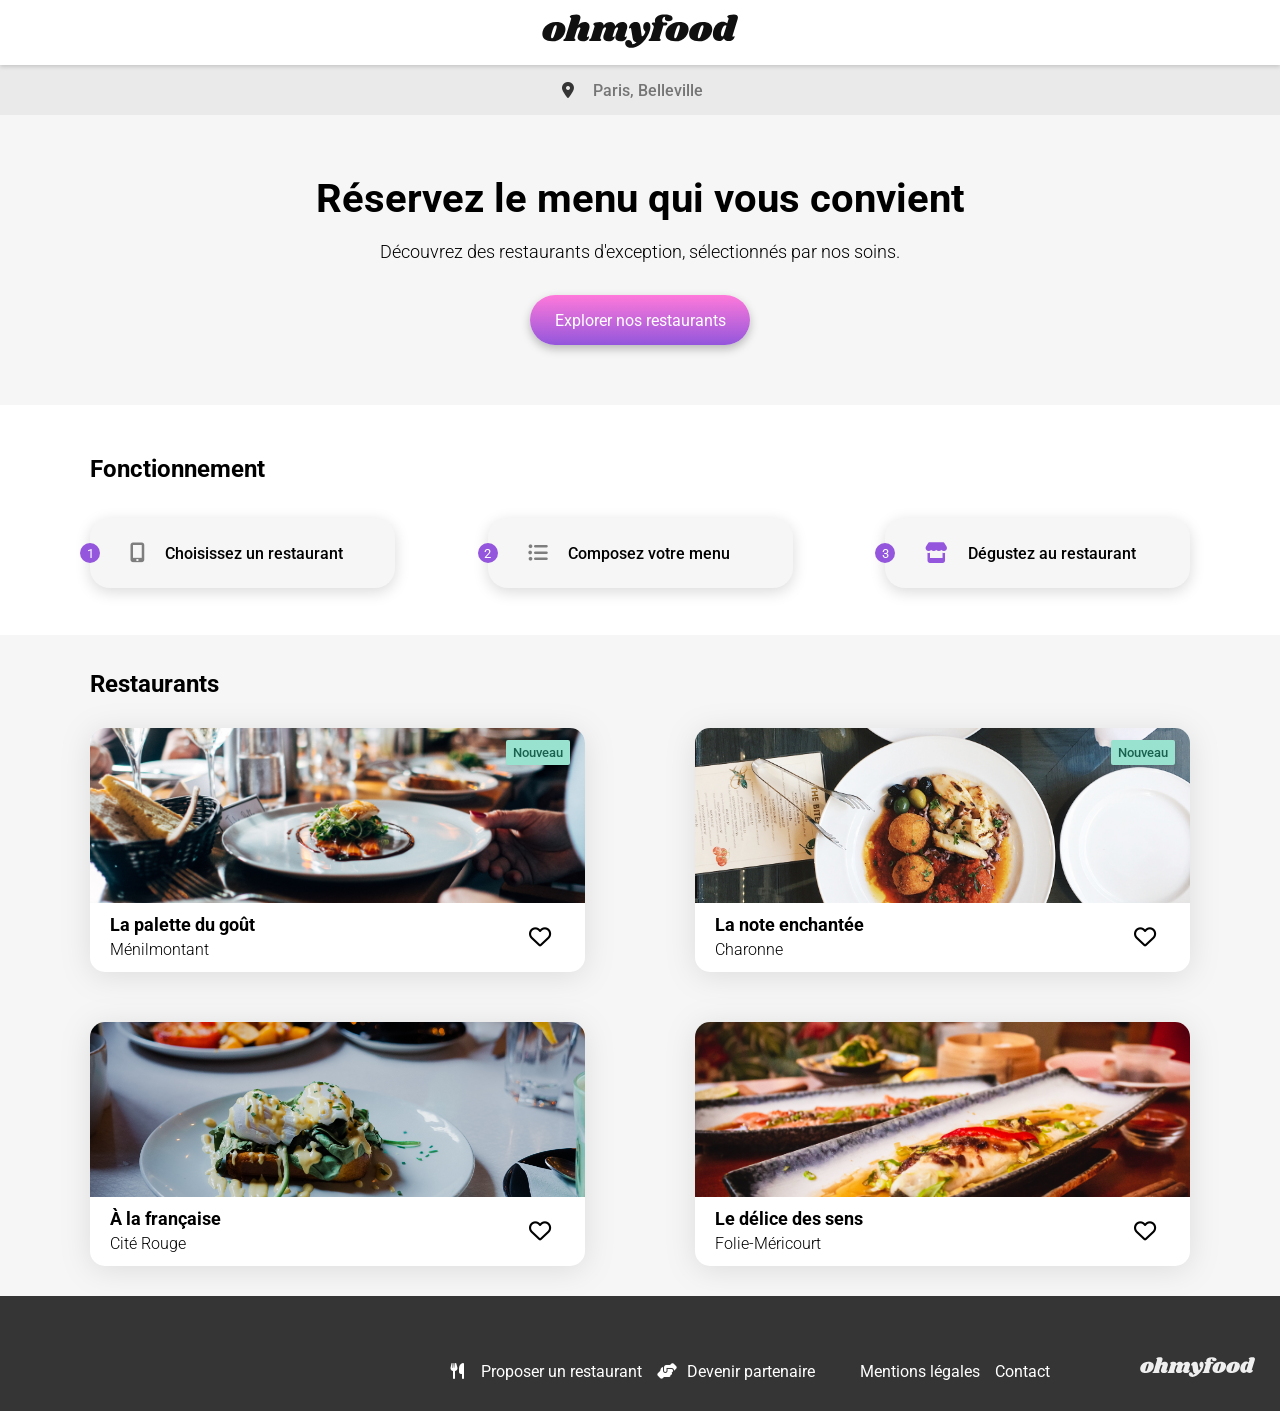
==== commit 22402d2c: "loader first draft" ====
--- a/index.html
+++ b/index.html
@@ -17,6 +17,15 @@
 </head>
 
 <body>
+
+    <div class="loader">
+        <span class="loader-txt">ohmyfood</span>
+        <span class="loader-plate"></span>
+        <img class="loader-img" src="https://cdn-icons-png.flaticon.com/512/2094/2094661.png">
+        <span class="loader-anim"></span>
+    </div>
+
+
 
     <header>
         <nav>
@@ -38,7 +47,7 @@
         <section class="section-hero">
             <h1>Réservez le menu qui vous convient</h1>
             <p>Découvrez des restaurants d'exception, sélectionnés par nos soins.</p>
-            <a href="#restaurants" class="explo-button">Explorer nos restaurants</a>
+            <a href="#restaurants" class="main-button">Explorer nos restaurants</a>
         </section>
 
 
--- a/assets/css/style.css
+++ b/assets/css/style.css
@@ -19,11 +19,11 @@
 }
 .restos-card .restos-name {
   grid-row-start: 3;
-  margin-left: 15px;
+  margin-left: 20px;
 }
 .restos-card .restos-location {
   grid-row-start: 4;
-  margin-left: 15px;
+  margin-left: 20px;
 }
 .restos-card .fa-heart {
   grid-column: 2/4;
@@ -45,14 +45,6 @@
 }
 .menu-resto h1 {
   grid-column-start: 1;
-  grid-row-start: 1;
-}
-.menu-resto .empty-heart {
-  grid-column-start: 2;
-  grid-row-start: 1;
-}
-.menu-resto .full-heart {
-  grid-column-start: 2;
   grid-row-start: 1;
 }
 .menu-resto .hearts {
@@ -135,7 +127,6 @@
 
 .menu-section {
   animation-duration: 1.5s;
-  animation-delay: 0.4s;
   animation-fill-mode: backwards;
   animation-name: slidein;
 }
@@ -248,8 +239,113 @@
   }
 }
 
-.explo-button {
-  display: inline-block;
+.loader {
+  position: fixed;
+  z-index: 3;
+  background: linear-gradient(#FF79DA, #9356DC);
+  height: 100%;
+  width: 100%;
+  animation: loader 1s cubic-bezier(0.165, 0.84, 0.44, 1) 3s both;
+}
+
+.loader-txt {
+  font-family: Shrikhand;
+  font-size: 4em;
+  color: white;
+  position: absolute;
+  top: 30%;
+  left: 36.5%;
+  animation: textload 1s cubic-bezier(0.55, 0.085, 0.68, 0.53) both;
+}
+
+.loader-plate {
+  width: 130px;
+  height: 130px;
+  border-radius: 50%;
+  box-shadow: 5px 7px 32px 5px rgba(0, 0, 0, 0.64);
+  position: absolute;
+  top: 45%;
+  left: 44.5%;
+  background-color: white;
+  z-index: 2;
+}
+
+.loader-anim {
+  width: 130px;
+  height: 130px;
+  border-radius: 50%;
+  animation: pizza 3s;
+  position: absolute;
+  box-shadow: inset 0 0 15px #353535;
+  top: 45%;
+  left: 44.5%;
+  animation-fill-mode: both;
+  z-index: 2;
+}
+
+.loader-img {
+  width: 130px;
+  height: 130px;
+  border-radius: 50%;
+  position: absolute;
+  top: 45%;
+  left: 44.5%;
+  z-index: 2;
+}
+
+@keyframes loader {
+  0% {
+    transform: scale(1);
+    filter: blur(0);
+    opacity: 1;
+  }
+  100% {
+    transform: scale(2);
+    filter: blur(4px);
+    opacity: 0;
+    z-index: -3;
+  }
+}
+@keyframes pizza {
+  0% {
+    background: conic-gradient(#FFFFFF 0deg, rgba(0, 0, 0, 0) 0deg);
+  }
+  12.5% {
+    background: conic-gradient(#FFFFFF 45deg, rgba(0, 0, 0, 0) 46deg);
+  }
+  25% {
+    background: conic-gradient(#FFFFFF 90deg, rgba(0, 0, 0, 0) 91deg);
+  }
+  37.5% {
+    background: conic-gradient(#FFFFFF 135deg, rgba(0, 0, 0, 0) 136deg);
+  }
+  50% {
+    background: conic-gradient(#FFFFFF 180deg, rgba(0, 0, 0, 0) 181deg);
+  }
+  62.5% {
+    background: conic-gradient(#FFFFFF 225deg, rgba(0, 0, 0, 0) 226deg);
+  }
+  75% {
+    background: conic-gradient(#FFFFFF 270deg, rgba(0, 0, 0, 0) 271deg);
+  }
+  87.5% {
+    background: conic-gradient(#FFFFFF 315deg, rgba(0, 0, 0, 0) 316deg);
+  }
+  100% {
+    background: conic-gradient(#FFFFFF 360deg, rgba(0, 0, 0, 0) 360deg);
+  }
+}
+@keyframes textload {
+  0% {
+    filter: blur(12px);
+    opacity: 0;
+  }
+  100% {
+    filter: blur(0px);
+    opacity: 1;
+  }
+}
+.main-button {
   width: 220px;
   height: 50px;
   font-size: 1em;
@@ -264,10 +360,10 @@
   position: relative;
   z-index: 1;
 }
-.explo-button:hover::after {
+.main-button:hover::after {
   opacity: 1;
 }
-.explo-button::after {
+.main-button::after {
   content: "";
   position: absolute;
   top: 0;
@@ -355,7 +451,7 @@
   transition: all 300ms ease-in-out;
 }
 .restos-card:hover {
-  filter: drop-shadow(0px 4px 15px rgba(0, 0, 0, 0.25));
+  filter: drop-shadow(0px 4px 15px rgba(0, 0, 0, 0.35));
 }
 .restos-card .restos-img {
   -o-object-fit: cover;
@@ -380,7 +476,7 @@
 .menu-content {
   margin: 13px 0px;
   border-radius: 15px;
-  box-shadow: 0px 4.01149px 15.0431px rgba(0, 0, 0, 0.1);
+  box-shadow: 0px 4px 15px rgba(0, 0, 0, 0.1);
   height: 70px;
   background-color: white;
 }
@@ -609,6 +705,7 @@
   border-radius: 0 15px 15px 0;
   background-color: #99E2D0;
   transition: all 600ms 150ms ease-in-out;
+  cursor: pointer;
 }
 
 .menu-content:hover i {
